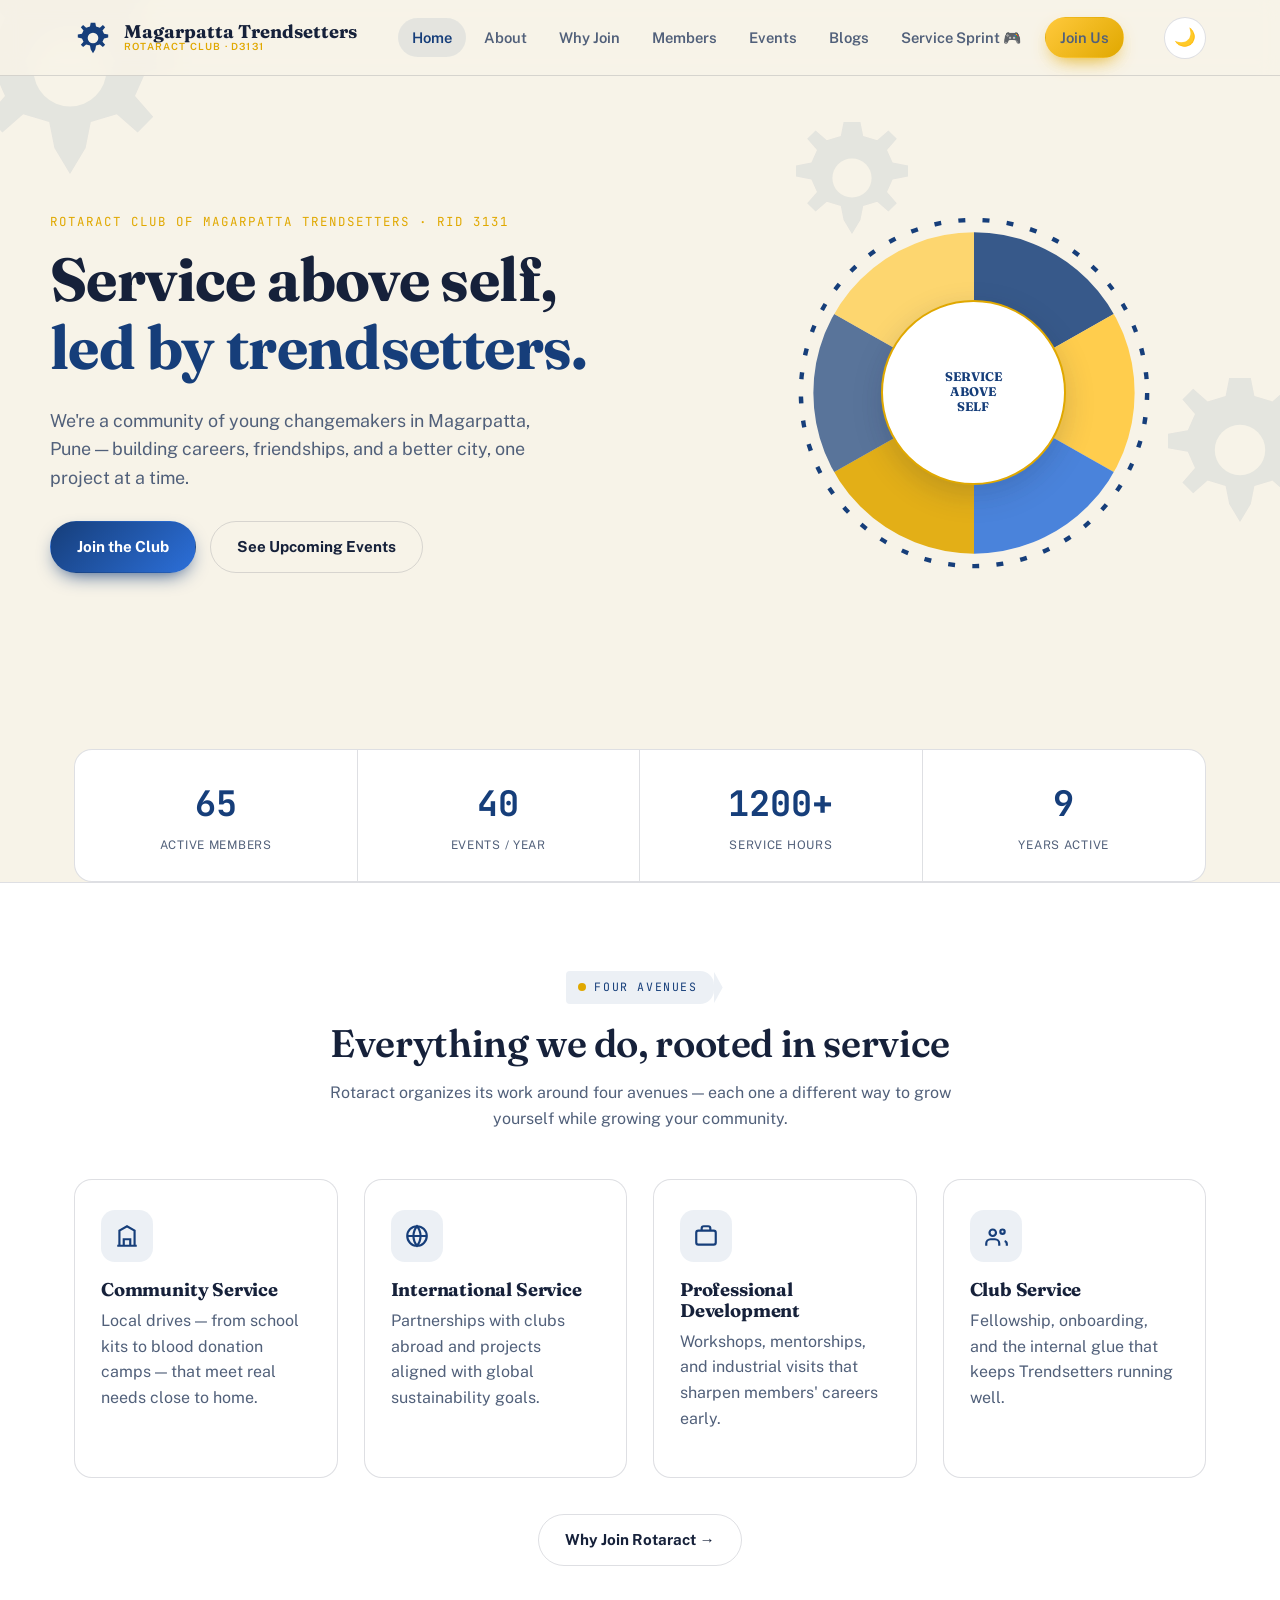
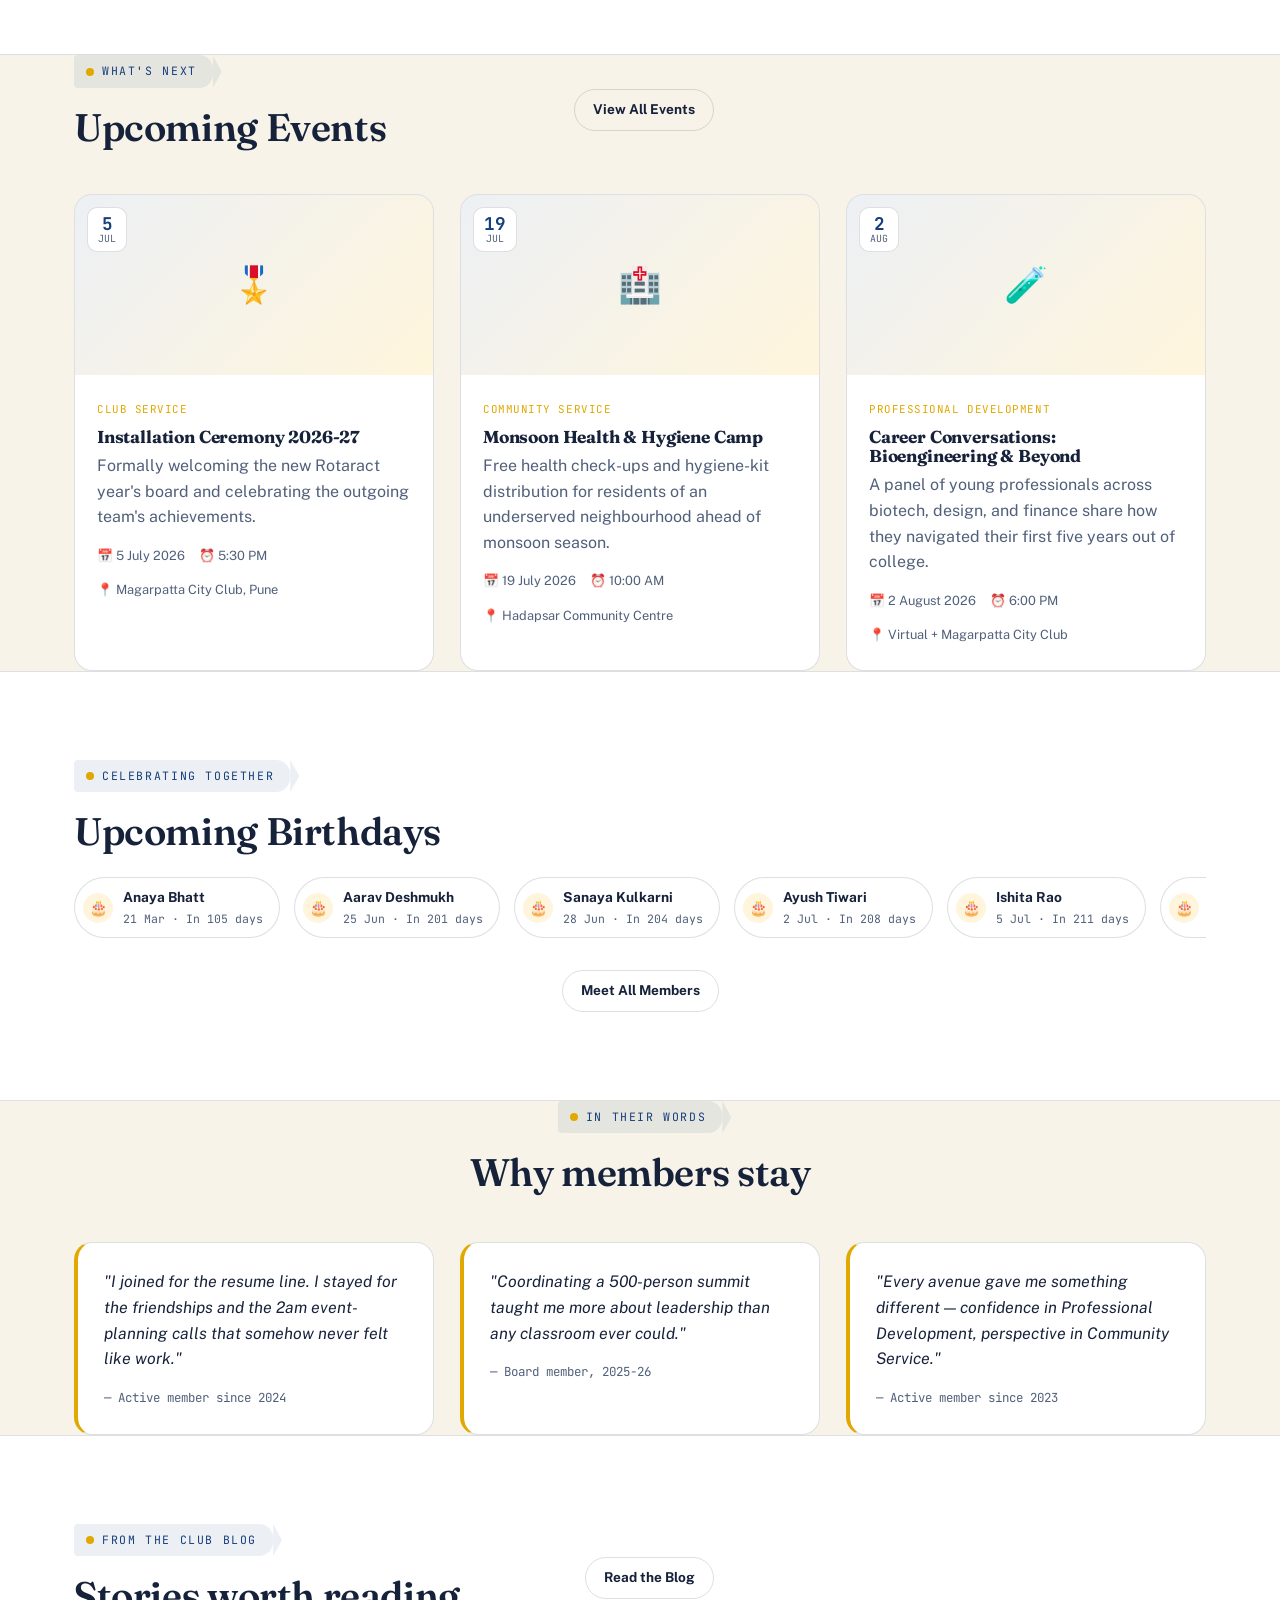
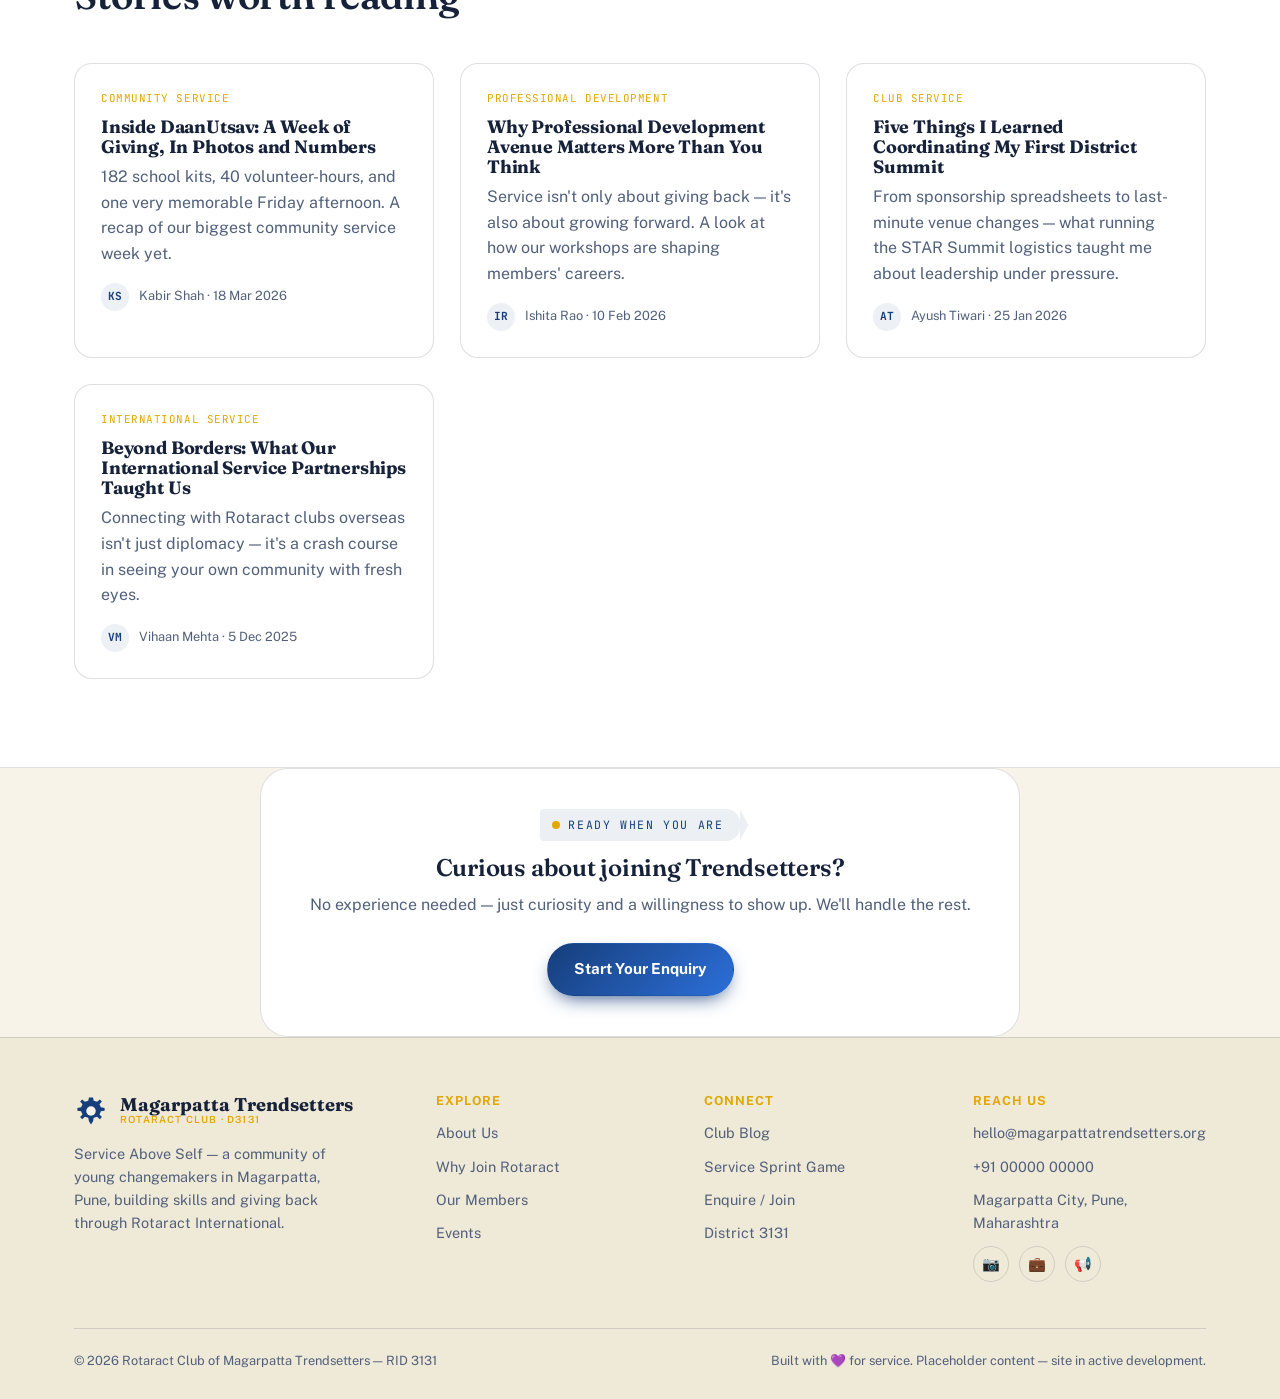
==== index.html @ 1d826d76 "Skeleton Upload" ====
<!DOCTYPE html>
<html lang="en">
<head>
<meta charset="UTF-8">
<meta name="viewport" content="width=device-width, initial-scale=1.0">
<title>Rotaract Club of Magarpatta Trendsetters</title>
<meta name="description" content="Rotaract Club of Magarpatta Trendsetters — RID 3131. Service above self for young changemakers in Pune.">
<link rel="preconnect" href="https://fonts.googleapis.com">
<link rel="preconnect" href="https://fonts.gstatic.com" crossorigin>
<link href="https://fonts.googleapis.com/css2?family=Fraunces:opsz,wght@9..144,500;9..144,600;9..144,700&family=Public+Sans:wght@400;500;600;700&family=JetBrains+Mono:wght@500;700&display=swap" rel="stylesheet">
<link rel="icon" type="image/svg+xml" href="assets/favicon.svg">
<link rel="stylesheet" href="css/style.css">
</head>
<body>

<div data-include="partials/header.html"></div>

<main>
  <section class="hero container">
    <div>
      <span class="hero-eyebrow">Rotaract Club of Magarpatta Trendsetters &middot; RID 3131</span>
      <h1>Service above self,<br><em>led by trendsetters.</em></h1>
      <p class="lead">We're a community of young changemakers in Magarpatta, Pune — building careers, friendships, and a better city, one project at a time.</p>
      <div class="hero-cta">
        <a href="contact.html" class="btn btn-primary">Join the Club</a>
        <a href="events.html" class="btn btn-ghost">See Upcoming Events</a>
      </div>
    </div>
    <div class="hero-wheel-wrap">
      <svg id="wheelOfService" viewBox="0 0 220 220" xmlns="http://www.w3.org/2000/svg">
        <circle cx="110" cy="110" r="100" fill="none" stroke="var(--azure)" stroke-width="3" stroke-dasharray="4 10"/>
        <g>
          <path d="M110 110 L110 14 A96 96 0 0 1 195 62 Z" fill="var(--azure)" opacity="0.85"/>
          <path d="M110 110 L195 62 A96 96 0 0 1 195 158 Z" fill="var(--gold-bright)" opacity="0.9"/>
          <path d="M110 110 L195 158 A96 96 0 0 1 110 206 Z" fill="var(--azure-bright)" opacity="0.85"/>
          <path d="M110 110 L110 206 A96 96 0 0 1 25 158 Z" fill="var(--gold)" opacity="0.9"/>
          <path d="M110 110 L25 158 A96 96 0 0 1 25 62 Z" fill="var(--azure)" opacity="0.7"/>
          <path d="M110 110 L25 62 A96 96 0 0 1 110 14 Z" fill="var(--gold-bright)" opacity="0.7"/>
        </g>
        <circle cx="110" cy="110" r="96" fill="none" stroke="var(--bg)" stroke-width="6"/>
      </svg>
      <div class="wheel-badge-center">SERVICE<br>ABOVE<br>SELF</div>
    </div>
  </section>

  <section class="container" style="padding-top:0;">
    <div class="ledger reveal">
      <div class="ledger-item"><div class="ledger-num" data-count="65">0</div><div class="ledger-label">Active Members</div></div>
      <div class="ledger-item"><div class="ledger-num" data-count="40">0</div><div class="ledger-label">Events / Year</div></div>
      <div class="ledger-item"><div class="ledger-num" data-count="1200" data-suffix="+">0</div><div class="ledger-label">Service Hours</div></div>
      <div class="ledger-item"><div class="ledger-num" data-count="9">0</div><div class="ledger-label">Years Active</div></div>
    </div>
  </section>

  <section class="alt">
    <div class="container">
      <div class="section-head center reveal">
        <span class="ribbon-eyebrow">Four Avenues</span>
        <h2>Everything we do, rooted in service</h2>
        <p>Rotaract organizes its work around four avenues — each one a different way to grow yourself while growing your community.</p>
      </div>
      <div class="card-grid grid-4">
        <div class="avenue-card reveal">
          <div class="avenue-icon"><svg viewBox="0 0 24 24" fill="none" stroke-width="2"><path d="M3 21h18M5 21V7l7-4 7 4v14M9 21v-6h6v6"/></svg></div>
          <h3>Community Service</h3>
          <p>Local drives — from school kits to blood donation camps — that meet real needs close to home.</p>
        </div>
        <div class="avenue-card reveal">
          <div class="avenue-icon"><svg viewBox="0 0 24 24" fill="none" stroke-width="2"><circle cx="12" cy="12" r="9"/><path d="M3 12h18M12 3a14 14 0 010 18 14 14 0 010-18z"/></svg></div>
          <h3>International Service</h3>
          <p>Partnerships with clubs abroad and projects aligned with global sustainability goals.</p>
        </div>
        <div class="avenue-card reveal">
          <div class="avenue-icon"><svg viewBox="0 0 24 24" fill="none" stroke-width="2"><rect x="3" y="7" width="18" height="13" rx="2"/><path d="M8 7V5a2 2 0 012-2h4a2 2 0 012 2v2"/></svg></div>
          <h3>Professional Development</h3>
          <p>Workshops, mentorships, and industrial visits that sharpen members' careers early.</p>
        </div>
        <div class="avenue-card reveal">
          <div class="avenue-icon"><svg viewBox="0 0 24 24" fill="none" stroke-width="2"><circle cx="9" cy="9" r="3"/><path d="M3 21v-2a4 4 0 014-4h4a4 4 0 014 4v2"/><circle cx="18" cy="8" r="2"/><path d="M22 21v-1.5a3 3 0 00-2-2.83"/></svg></div>
          <h3>Club Service</h3>
          <p>Fellowship, onboarding, and the internal glue that keeps Trendsetters running well.</p>
        </div>
      </div>
      <div class="text-center" style="margin-top:36px;">
        <a href="why-join.html" class="btn btn-ghost">Why Join Rotaract &rarr;</a>
      </div>
    </div>
  </section>

  <section class="container">
    <div class="flex-between section-head" style="margin-bottom:30px;">
      <div>
        <span class="ribbon-eyebrow">What's Next</span>
        <h2 class="mt-0">Upcoming Events</h2>
      </div>
      <a href="events.html" class="btn btn-ghost btn-sm">View All Events</a>
    </div>
    <div id="upcomingGrid" class="card-grid grid-3">
      <div class="empty-state">Loading upcoming events&hellip;</div>
    </div>
  </section>

  <section class="alt">
    <div class="container">
      <div class="section-head" style="margin-bottom:24px;">
        <span class="ribbon-eyebrow">Celebrating Together</span>
        <h2 class="mt-0">Upcoming Birthdays</h2>
      </div>
      <div id="birthdayStrip" class="birthday-strip">
        <div class="empty-state">Loading birthdays&hellip;</div>
      </div>
      <div class="text-center" style="margin-top:26px;">
        <a href="members.html" class="btn btn-ghost btn-sm">Meet All Members</a>
      </div>
    </div>
  </section>

  <section class="container">
    <div class="section-head center reveal">
      <span class="ribbon-eyebrow">In Their Words</span>
      <h2>Why members stay</h2>
    </div>
    <div class="card-grid grid-3">
      <div class="testimonial reveal">
        <p>"I joined for the resume line. I stayed for the friendships and the 2am event-planning calls that somehow never felt like work."</p>
        <div class="who">— Active member since 2024</div>
      </div>
      <div class="testimonial reveal">
        <p>"Coordinating a 500-person summit taught me more about leadership than any classroom ever could."</p>
        <div class="who">— Board member, 2025-26</div>
      </div>
      <div class="testimonial reveal">
        <p>"Every avenue gave me something different — confidence in Professional Development, perspective in Community Service."</p>
        <div class="who">— Active member since 2023</div>
      </div>
    </div>
  </section>

  <section class="alt">
    <div class="container">
      <div class="flex-between section-head" style="margin-bottom:30px;">
        <div>
          <span class="ribbon-eyebrow">From the Club Blog</span>
          <h2 class="mt-0">Stories worth reading</h2>
        </div>
        <a href="blogs.html" class="btn btn-ghost btn-sm">Read the Blog</a>
      </div>
      <div id="blogGrid" class="card-grid grid-3">
        <div class="empty-state">Loading posts&hellip;</div>
      </div>
    </div>
  </section>

  <section class="container">
    <div class="form-card text-center reveal" style="max-width:760px;margin:0 auto;">
      <span class="ribbon-eyebrow" style="margin-bottom:14px;">Ready When You Are</span>
      <h2>Curious about joining Trendsetters?</h2>
      <p>No experience needed — just curiosity and a willingness to show up. We'll handle the rest.</p>
      <a href="contact.html" class="btn btn-primary" style="margin-top:10px;">Start Your Enquiry</a>
    </div>
  </section>
</main>

<div data-include="partials/footer.html"></div>

<script src="js/include.js"></script>
<script src="js/main.js"></script>
<script src="js/events.js"></script>
<script src="js/members.js"></script>
<script src="js/blogs.js"></script>
</body>
</html>
---- css/style.css ----
/* ============================================
   ROTARACT CLUB OF MAGARPATTA TRENDSETTERS
   Design system: "Wheel of Service"
   ============================================ */

:root {
  /* --- Color tokens (light / "parchment") --- */
  --bg: #F7F3E8;
  --bg-elevated: #FFFFFF;
  --bg-sunken: #EFE9D8;
  --text: #16213A;
  --text-muted: #51607A;
  --azure: #163E7A;
  --azure-bright: #2C6FD9;
  --azure-soft: rgba(22, 62, 122, 0.08);
  --gold: #E0A800;
  --gold-bright: #FFC93C;
  --gold-soft: rgba(255, 201, 60, 0.18);
  --border: rgba(22, 33, 58, 0.14);
  --shadow: rgba(22, 33, 58, 0.18);
  --success: #1E7B4D;

  /* --- Type --- */
  --font-display: 'Fraunces', 'Georgia', serif;
  --font-body: 'Public Sans', 'Segoe UI', sans-serif;
  --font-mono: 'JetBrains Mono', 'Courier New', monospace;

  /* --- Layout --- */
  --max-width: 1180px;
  --radius-sm: 10px;
  --radius-md: 18px;
  --radius-lg: 28px;
  --nav-height: 76px;

  color-scheme: light;
}

[data-theme="dark"] {
  --bg: #0A1020;
  --bg-elevated: #121A2E;
  --bg-sunken: #060A14;
  --text: #EDEFF5;
  --text-muted: #9AA6C0;
  --azure: #5C8FE0;
  --azure-bright: #7FAAF0;
  --azure-soft: rgba(92, 143, 224, 0.14);
  --gold: #FFD25C;
  --gold-bright: #FFDD80;
  --gold-soft: rgba(255, 210, 92, 0.16);
  --border: rgba(255, 255, 255, 0.12);
  --shadow: rgba(0, 0, 0, 0.55);
  --success: #4ECB8A;
  color-scheme: dark;
}

* { box-sizing: border-box; }
html { scroll-behavior: smooth; }

body {
  margin: 0;
  font-family: var(--font-body);
  background: var(--bg);
  color: var(--text);
  line-height: 1.6;
  transition: background 0.4s ease, color 0.4s ease;
  overflow-x: hidden;
}

img { max-width: 100%; display: block; }
a { color: inherit; text-decoration: none; }

h1, h2, h3, h4 {
  font-family: var(--font-display);
  margin: 0 0 0.4em;
  line-height: 1.12;
  letter-spacing: -0.01em;
}

h1 { font-weight: 700; }
h2 { font-weight: 600; }

p { margin: 0 0 1em; color: var(--text-muted); }

.container {
  max-width: var(--max-width);
  margin: 0 auto;
  padding: 0 24px;
}

.mono { font-family: var(--font-mono); }

/* Reduced motion */
@media (prefers-reduced-motion: reduce) {
  *, *::before, *::after { animation-duration: 0.001ms !important; animation-iteration-count: 1 !important; transition-duration: 0.001ms !important; scroll-behavior: auto !important; }
}

/* ============ FOCUS STATES (accessibility) ============ */
a:focus-visible, button:focus-visible, input:focus-visible, textarea:focus-visible, select:focus-visible {
  outline: 3px solid var(--gold-bright);
  outline-offset: 2px;
  border-radius: 4px;
}

/* ============ FLOATING GEAR BACKDROP ============ */
.gear-field {
  position: fixed;
  inset: 0;
  z-index: -1;
  pointer-events: none;
  overflow: hidden;
}
.gear-field svg {
  position: absolute;
  opacity: 0.08;
  animation: spin-slow linear infinite;
}
[data-theme="dark"] .gear-field svg { opacity: 0.10; }
.gear-field svg.g1 { width: 260px; top: -60px; left: -60px; animation-duration: 90s; }
.gear-field svg.g2 { width: 180px; top: 40%; right: -50px; animation-duration: 70s; animation-direction: reverse; }
.gear-field svg.g3 { width: 220px; bottom: -70px; left: 18%; animation-duration: 110s; }
.gear-field svg.g4 { width: 140px; top: 12%; right: 28%; animation-duration: 60s; animation-direction: reverse; }

@keyframes spin-slow { from { transform: rotate(0deg); } to { transform: rotate(360deg); } }

/* ============ NAVBAR ============ */
header.site-header {
  position: sticky;
  top: 0;
  z-index: 100;
  height: var(--nav-height);
  display: flex;
  align-items: center;
  background: color-mix(in srgb, var(--bg) 88%, transparent);
  backdrop-filter: blur(10px);
  border-bottom: 1px solid var(--border);
}
.nav-inner {
  width: 100%;
  display: flex;
  align-items: center;
  justify-content: space-between;
  gap: 16px;
}
.brand {
  display: flex;
  align-items: center;
  gap: 12px;
  font-family: var(--font-display);
  font-weight: 700;
  font-size: 1.15rem;
  color: var(--text);
}
.brand .seal { width: 38px; height: 38px; flex-shrink: 0; }
.brand .brand-text { display: flex; flex-direction: column; line-height: 1.1; }
.brand .brand-text small { font-family: var(--font-body); font-weight: 600; font-size: 0.62rem; letter-spacing: 0.12em; color: var(--gold); text-transform: uppercase; }

nav.primary-nav { display: flex; align-items: center; gap: 4px; }
nav.primary-nav a {
  font-size: 0.92rem;
  font-weight: 600;
  padding: 8px 14px;
  border-radius: 999px;
  color: var(--text-muted);
  transition: background 0.2s, color 0.2s;
  white-space: nowrap;
}
nav.primary-nav a:hover, nav.primary-nav a.active {
  background: var(--azure-soft);
  color: var(--azure);
}
[data-theme="dark"] nav.primary-nav a:hover, [data-theme="dark"] nav.primary-nav a.active {
  color: var(--azure-bright);
}

.nav-actions { display: flex; align-items: center; gap: 10px; }

.theme-toggle {
  width: 42px; height: 42px;
  border-radius: 50%;
  border: 1px solid var(--border);
  background: var(--bg-elevated);
  display: flex; align-items: center; justify-content: center;
  cursor: pointer;
  transition: transform 0.25s, box-shadow 0.25s;
  font-size: 1.1rem;
}
.theme-toggle:hover { transform: rotate(20deg) scale(1.07); box-shadow: 0 4px 14px var(--shadow); }

.nav-toggle-btn {
  display: none;
  width: 42px; height: 42px;
  border-radius: 50%;
  border: 1px solid var(--border);
  background: var(--bg-elevated);
  align-items: center; justify-content: center;
  cursor: pointer;
  font-size: 1.2rem;
}

@media (max-width: 920px) {
  nav.primary-nav {
    position: fixed;
    top: var(--nav-height);
    left: 0; right: 0;
    flex-direction: column;
    align-items: stretch;
    background: var(--bg-elevated);
    border-bottom: 1px solid var(--border);
    padding: 10px 18px 18px;
    gap: 2px;
    transform: translateY(-110%);
    opacity: 0;
    transition: transform 0.3s ease, opacity 0.3s ease;
  }
  nav.primary-nav.open { transform: translateY(0); opacity: 1; }
  nav.primary-nav a { padding: 12px 14px; }
  .nav-toggle-btn { display: flex; }
}

/* ============ BUTTONS ("classy") ============ */
.btn {
  display: inline-flex;
  align-items: center;
  gap: 8px;
  font-family: var(--font-body);
  font-weight: 700;
  font-size: 0.95rem;
  padding: 13px 26px;
  border-radius: 999px;
  border: 1px solid transparent;
  cursor: pointer;
  transition: transform 0.2s ease, box-shadow 0.25s ease, background 0.25s ease, border-color 0.25s ease;
  position: relative;
}
.btn-primary {
  background: linear-gradient(135deg, var(--azure) 0%, var(--azure-bright) 100%);
  color: #fff;
  box-shadow: 0 8px 20px -8px var(--azure);
}
.btn-primary:hover { transform: translateY(-2px); box-shadow: 0 12px 26px -8px var(--azure); }

.btn-gold {
  background: linear-gradient(135deg, var(--gold-bright) 0%, var(--gold) 100%);
  color: #2A1D00;
  box-shadow: 0 8px 20px -8px var(--gold);
}
.btn-gold:hover { transform: translateY(-2px); box-shadow: 0 12px 26px -8px var(--gold); }

.btn-ghost {
  background: transparent;
  color: var(--text);
  border-color: var(--border);
}
.btn-ghost:hover { border-color: var(--gold); color: var(--azure); transform: translateY(-2px); }
[data-theme="dark"] .btn-ghost:hover { color: var(--azure-bright); }

.btn-sm { padding: 9px 18px; font-size: 0.85rem; }

/* ============ RIBBON SECTION HEADERS ============ */
.ribbon-eyebrow {
  display: inline-flex;
  align-items: center;
  gap: 8px;
  font-family: var(--font-mono);
  font-size: 0.72rem;
  letter-spacing: 0.14em;
  text-transform: uppercase;
  color: var(--azure);
  background: var(--azure-soft);
  padding: 7px 16px 7px 12px;
  border-radius: 4px 14px 14px 4px;
  margin-bottom: 18px;
  position: relative;
}
[data-theme="dark"] .ribbon-eyebrow { color: var(--azure-bright); }
.ribbon-eyebrow::before {
  content: "";
  width: 8px; height: 8px;
  border-radius: 50%;
  background: var(--gold);
}
.ribbon-eyebrow::after {
  content: "";
  position: absolute;
  right: -9px; top: 0; bottom: 0;
  width: 9px;
  background: inherit;
  clip-path: polygon(0 0, 100% 50%, 0 100%);
}

.section-head { max-width: 640px; margin-bottom: 48px; }
.section-head.center { margin-left: auto; margin-right: auto; text-align: center; }
.section-head h2 { font-size: clamp(1.7rem, 3vw, 2.4rem); }

section { padding: 88px 0; position: relative; }
section.alt { background: var(--bg-elevated); border-top: 1px solid var(--border); border-bottom: 1px solid var(--border); }

/* ============ HERO ============ */
.hero {
  padding: 60px 0 100px;
  display: grid;
  grid-template-columns: 1.1fr 0.9fr;
  gap: 40px;
  align-items: center;
}
.hero-eyebrow {
  font-family: var(--font-mono);
  font-size: 0.78rem;
  letter-spacing: 0.16em;
  text-transform: uppercase;
  color: var(--gold);
  margin-bottom: 14px;
  display: block;
}
.hero h1 { font-size: clamp(2.4rem, 5vw, 3.8rem); }
.hero h1 em { font-style: normal; color: var(--azure); }
[data-theme="dark"] .hero h1 em { color: var(--azure-bright); }
.hero p.lead { font-size: 1.12rem; max-width: 520px; }
.hero-cta { display: flex; gap: 14px; flex-wrap: wrap; margin-top: 28px; }

.hero-wheel-wrap {
  position: relative;
  display: flex;
  align-items: center;
  justify-content: center;
  aspect-ratio: 1;
}
#wheelOfService { width: 100%; max-width: 380px; }
.wheel-badge-center {
  position: absolute;
  width: 36%;
  aspect-ratio: 1;
  border-radius: 50%;
  background: var(--bg-elevated);
  border: 2px solid var(--gold);
  display: flex;
  align-items: center;
  justify-content: center;
  text-align: center;
  box-shadow: 0 10px 30px var(--shadow);
  font-family: var(--font-display);
  font-weight: 700;
  font-size: 0.78rem;
  line-height: 1.2;
  color: var(--azure);
  padding: 6px;
}
[data-theme="dark"] .wheel-badge-center { color: var(--azure-bright); }

@media (max-width: 920px) {
  .hero { grid-template-columns: 1fr; padding-top: 30px; }
  .hero-wheel-wrap { order: -1; max-width: 280px; margin: 0 auto; }
}

/* ============ LEDGER STAT STRIP ============ */
.ledger {
  display: grid;
  grid-template-columns: repeat(4, 1fr);
  border: 1px solid var(--border);
  border-radius: var(--radius-md);
  overflow: hidden;
  background: var(--bg-elevated);
}
.ledger-item {
  padding: 26px 18px;
  text-align: center;
  border-right: 1px solid var(--border);
}
.ledger-item:last-child { border-right: none; }
.ledger-num {
  font-family: var(--font-mono);
  font-size: clamp(1.6rem, 3vw, 2.2rem);
  font-weight: 700;
  color: var(--azure);
}
[data-theme="dark"] .ledger-num { color: var(--azure-bright); }
.ledger-label {
  font-size: 0.74rem;
  letter-spacing: 0.06em;
  text-transform: uppercase;
  color: var(--text-muted);
  margin-top: 4px;
}
@media (max-width: 720px) {
  .ledger { grid-template-columns: repeat(2, 1fr); }
  .ledger-item:nth-child(2) { border-right: none; }
}

/* ============ CARDS (general) ============ */
.card-grid { display: grid; gap: 26px; }
.grid-3 { grid-template-columns: repeat(3, 1fr); }
.grid-2 { grid-template-columns: repeat(2, 1fr); }
.grid-4 { grid-template-columns: repeat(4, 1fr); }
@media (max-width: 980px) { .grid-3, .grid-4 { grid-template-columns: repeat(2, 1fr); } }
@media (max-width: 620px) { .grid-3, .grid-4, .grid-2 { grid-template-columns: 1fr; } }

.avenue-card {
  background: var(--bg-elevated);
  border: 1px solid var(--border);
  border-radius: var(--radius-md);
  padding: 30px 26px;
  transition: transform 0.25s ease, box-shadow 0.25s ease, border-color 0.25s ease;
}
.avenue-card:hover { transform: translateY(-6px); box-shadow: 0 18px 36px -16px var(--shadow); border-color: var(--gold); }
.avenue-icon {
  width: 52px; height: 52px;
  border-radius: 14px;
  background: var(--azure-soft);
  display: flex; align-items: center; justify-content: center;
  margin-bottom: 18px;
}
.avenue-icon svg { width: 26px; height: 26px; stroke: var(--azure); }
[data-theme="dark"] .avenue-icon svg { stroke: var(--azure-bright); }
.avenue-card h3 { font-size: 1.15rem; }

/* ============ MEMBER BADGE CARDS ============ */
.badge-card {
  background: var(--bg-elevated);
  border: 1px solid var(--border);
  border-radius: var(--radius-md);
  padding: 28px 22px 24px;
  text-align: center;
  position: relative;
  transition: transform 0.25s, box-shadow 0.25s;
}
.badge-card:hover { transform: translateY(-6px) rotate(-0.4deg); box-shadow: 0 20px 40px -18px var(--shadow); }
.badge-card::before {
  content: "";
  position: absolute;
  top: -10px; left: 50%;
  transform: translateX(-50%);
  width: 20px; height: 20px;
  border-radius: 50%;
  background: var(--bg);
  border: 1px solid var(--border);
}
.badge-photo {
  width: 96px; height: 96px;
  border-radius: 50%;
  margin: 8px auto 16px;
  background: linear-gradient(135deg, var(--azure-soft), var(--gold-soft));
  display: flex; align-items: center; justify-content: center;
  font-family: var(--font-display);
  font-weight: 700;
  font-size: 1.6rem;
  color: var(--azure);
  border: 3px solid var(--bg);
  outline: 2px solid var(--gold);
}
[data-theme="dark"] .badge-photo { color: var(--azure-bright); }
.badge-card h3 { font-size: 1.05rem; margin-bottom: 2px; }
.badge-role {
  font-family: var(--font-mono);
  font-size: 0.7rem;
  letter-spacing: 0.05em;
  text-transform: uppercase;
  color: var(--gold);
  margin-bottom: 10px;
  display: block;
}
.badge-bio { font-size: 0.88rem; margin-bottom: 0; }
.badge-since {
  font-family: var(--font-mono);
  font-size: 0.7rem;
  color: var(--text-muted);
  margin-top: 10px;
  border-top: 1px dashed var(--border);
  padding-top: 10px;
}
.birthday-flag {
  position: absolute; top: -8px; right: 14px;
  background: var(--gold-bright);
  color: #2A1D00;
  font-size: 0.65rem;
  font-weight: 700;
  padding: 4px 9px;
  border-radius: 999px;
  box-shadow: 0 4px 10px var(--shadow);
}

/* ============ BIRTHDAY WIDGET ============ */
.birthday-strip {
  display: flex;
  gap: 14px;
  overflow-x: auto;
  padding-bottom: 6px;
}
.birthday-pill {
  flex: 0 0 auto;
  display: flex;
  align-items: center;
  gap: 10px;
  background: var(--bg-elevated);
  border: 1px solid var(--border);
  border-radius: 999px;
  padding: 8px 16px 8px 8px;
  white-space: nowrap;
}
.birthday-pill .dot {
  width: 30px; height: 30px;
  border-radius: 50%;
  background: var(--gold-soft);
  color: var(--gold);
  display: flex; align-items: center; justify-content: center;
  font-size: 0.95rem;
}
.birthday-pill .meta { font-size: 0.82rem; }
.birthday-pill .meta strong { display: block; font-size: 0.86rem; }
.birthday-pill .meta span { color: var(--text-muted); font-family: var(--font-mono); font-size: 0.72rem; }

/* ============ FILTER / SEARCH BAR ============ */
.filter-bar {
  display: flex;
  gap: 12px;
  flex-wrap: wrap;
  align-items: center;
  margin-bottom: 36px;
}
.filter-bar input[type="search"], .filter-bar select {
  font-family: var(--font-body);
  font-size: 0.9rem;
  padding: 11px 16px;
  border-radius: 999px;
  border: 1px solid var(--border);
  background: var(--bg-elevated);
  color: var(--text);
}
.filter-chip {
  font-size: 0.82rem;
  font-weight: 600;
  padding: 8px 16px;
  border-radius: 999px;
  border: 1px solid var(--border);
  background: var(--bg-elevated);
  color: var(--text-muted);
  cursor: pointer;
  transition: all 0.2s;
}
.filter-chip.active { background: var(--azure); color: #fff; border-color: var(--azure); }

/* ============ EVENT CARDS ============ */
.event-card {
  background: var(--bg-elevated);
  border: 1px solid var(--border);
  border-radius: var(--radius-md);
  overflow: hidden;
  transition: transform 0.25s, box-shadow 0.25s;
}
.event-card:hover { transform: translateY(-5px); box-shadow: 0 18px 36px -16px var(--shadow); }
.event-photo {
  height: 180px;
  background: linear-gradient(135deg, var(--azure-soft), var(--gold-soft));
  display: flex; align-items: center; justify-content: center;
  font-size: 2.2rem;
  position: relative;
}
.event-photo .date-stamp {
  position: absolute; top: 12px; left: 12px;
  background: var(--bg-elevated);
  border: 1px solid var(--border);
  border-radius: 10px;
  padding: 6px 10px;
  text-align: center;
  font-family: var(--font-mono);
  line-height: 1.1;
}
.event-photo .date-stamp .d { font-size: 1.1rem; font-weight: 700; color: var(--azure); }
[data-theme="dark"] .event-photo .date-stamp .d { color: var(--azure-bright); }
.event-photo .date-stamp .m { font-size: 0.62rem; text-transform: uppercase; color: var(--text-muted); }
.event-body { padding: 20px 22px 24px; }
.event-tag {
  font-family: var(--font-mono);
  font-size: 0.68rem;
  letter-spacing: 0.05em;
  text-transform: uppercase;
  color: var(--gold);
}
.event-card h3 { font-size: 1.08rem; margin-top: 6px; }
.event-meta { font-size: 0.8rem; color: var(--text-muted); display: flex; gap: 14px; margin-top: 10px; flex-wrap: wrap; }

.gallery-strip { display: flex; gap: 8px; padding: 0 16px 16px; }
.gallery-strip .thumb {
  flex: 1; height: 54px; border-radius: 8px;
  background: linear-gradient(135deg, var(--azure-soft), var(--gold-soft));
  display: flex; align-items: center; justify-content: center; font-size: 1.1rem;
}

/* ============ BLOG CARDS ============ */
.blog-card {
  background: var(--bg-elevated);
  border: 1px solid var(--border);
  border-radius: var(--radius-md);
  padding: 26px;
  transition: transform 0.25s, box-shadow 0.25s;
}
.blog-card:hover { transform: translateY(-5px); box-shadow: 0 18px 36px -16px var(--shadow); }
.blog-card .event-tag { margin-bottom: 10px; display: block; }
.blog-card h3 { font-size: 1.12rem; }
.blog-meta { display: flex; align-items: center; gap: 10px; margin-top: 16px; font-size: 0.8rem; color: var(--text-muted); }
.blog-meta .avatar {
  width: 28px; height: 28px; border-radius: 50%;
  background: var(--azure-soft); color: var(--azure);
  display: flex; align-items: center; justify-content: center;
  font-size: 0.7rem; font-weight: 700; font-family: var(--font-mono);
}

/* ============ TESTIMONIAL ============ */
.testimonial {
  background: var(--bg-elevated);
  border: 1px solid var(--border);
  border-left: 4px solid var(--gold);
  border-radius: var(--radius-md);
  padding: 26px;
}
.testimonial p { color: var(--text); font-style: italic; }
.testimonial .who { font-family: var(--font-mono); font-size: 0.78rem; color: var(--text-muted); }

/* ============ FORM ============ */
.form-card {
  background: var(--bg-elevated);
  border: 1px solid var(--border);
  border-radius: var(--radius-lg);
  padding: 40px;
}
.field { margin-bottom: 20px; }
.field label { display: block; font-size: 0.85rem; font-weight: 700; margin-bottom: 7px; }
.field input, .field select, .field textarea {
  width: 100%;
  font-family: var(--font-body);
  font-size: 0.95rem;
  padding: 13px 16px;
  border-radius: var(--radius-sm);
  border: 1px solid var(--border);
  background: var(--bg);
  color: var(--text);
  transition: border-color 0.2s, box-shadow 0.2s;
}
.field input:focus, .field select:focus, .field textarea:focus {
  border-color: var(--azure);
  box-shadow: 0 0 0 3px var(--azure-soft);
  outline: none;
}
.field textarea { resize: vertical; min-height: 110px; }
.form-row { display: grid; grid-template-columns: 1fr 1fr; gap: 18px; }
@media (max-width: 640px) { .form-row { grid-template-columns: 1fr; } }
.form-note { font-size: 0.78rem; color: var(--text-muted); margin-top: 6px; }
#formStatus { margin-top: 16px; font-weight: 600; font-size: 0.9rem; }
#formStatus.ok { color: var(--success); }
#formStatus.err { color: #C0392B; }

/* ============ FOOTER ============ */
footer.site-footer {
  background: var(--bg-sunken);
  border-top: 1px solid var(--border);
  padding: 56px 0 28px;
}
.footer-grid {
  display: grid;
  grid-template-columns: 1.4fr 1fr 1fr 1fr;
  gap: 36px;
  margin-bottom: 36px;
}
@media (max-width: 820px) { .footer-grid { grid-template-columns: 1fr 1fr; } }
@media (max-width: 520px) { .footer-grid { grid-template-columns: 1fr; } }
.footer-grid h4 { font-size: 0.78rem; letter-spacing: 0.08em; text-transform: uppercase; color: var(--gold); margin-bottom: 14px; font-family: var(--font-body); font-weight: 700; }
.footer-grid a { display: block; font-size: 0.9rem; color: var(--text-muted); margin-bottom: 10px; transition: color 0.2s; }
.footer-grid a:hover { color: var(--azure); }
[data-theme="dark"] .footer-grid a:hover { color: var(--azure-bright); }
.footer-bottom {
  border-top: 1px solid var(--border);
  padding-top: 22px;
  display: flex;
  justify-content: space-between;
  align-items: center;
  flex-wrap: wrap;
  gap: 10px;
  font-size: 0.8rem;
  color: var(--text-muted);
}
.social-row { display: flex; gap: 10px; }
.social-row a {
  width: 36px; height: 36px;
  border-radius: 50%;
  border: 1px solid var(--border);
  display: flex; align-items: center; justify-content: center;
  transition: all 0.2s;
}
.social-row a:hover { background: var(--azure); color: #fff; border-color: var(--azure); transform: translateY(-2px); }

/* ============ PAGE HERO (sub pages) ============ */
.page-hero { padding: 56px 0 40px; text-align: center; }
.page-hero .ribbon-eyebrow { margin-left: auto; margin-right: auto; }
.page-hero h1 { font-size: clamp(2rem, 4vw, 2.9rem); }
.page-hero p { max-width: 600px; margin: 0 auto; }

/* ============ TIMELINE (About) ============ */
.timeline { border-left: 2px dashed var(--border); padding-left: 28px; margin-left: 10px; }
.timeline-item { position: relative; padding-bottom: 32px; }
.timeline-item::before {
  content: "";
  position: absolute; left: -34px; top: 4px;
  width: 12px; height: 12px; border-radius: 50%;
  background: var(--gold); border: 3px solid var(--bg);
}
.timeline-item .yr { font-family: var(--font-mono); color: var(--azure); font-weight: 700; font-size: 0.85rem; }
[data-theme="dark"] .timeline-item .yr { color: var(--azure-bright); }

/* ============ REVEAL ON SCROLL ============ */
.reveal { opacity: 0; transform: translateY(18px); transition: opacity 0.6s ease, transform 0.6s ease; }
.reveal.in { opacity: 1; transform: translateY(0); }

/* ============ UTILITY ============ */
.text-center { text-align: center; }
.mt-0 { margin-top: 0; }
.flex-between { display: flex; align-items: center; justify-content: space-between; }
.tag-pill {
  display: inline-block;
  font-size: 0.72rem;
  font-weight: 700;
  text-transform: uppercase;
  letter-spacing: 0.04em;
  padding: 5px 12px;
  border-radius: 999px;
  background: var(--azure-soft);
  color: var(--azure);
}
[data-theme="dark"] .tag-pill { color: var(--azure-bright); }
.empty-state { text-align: center; padding: 60px 20px; color: var(--text-muted); }
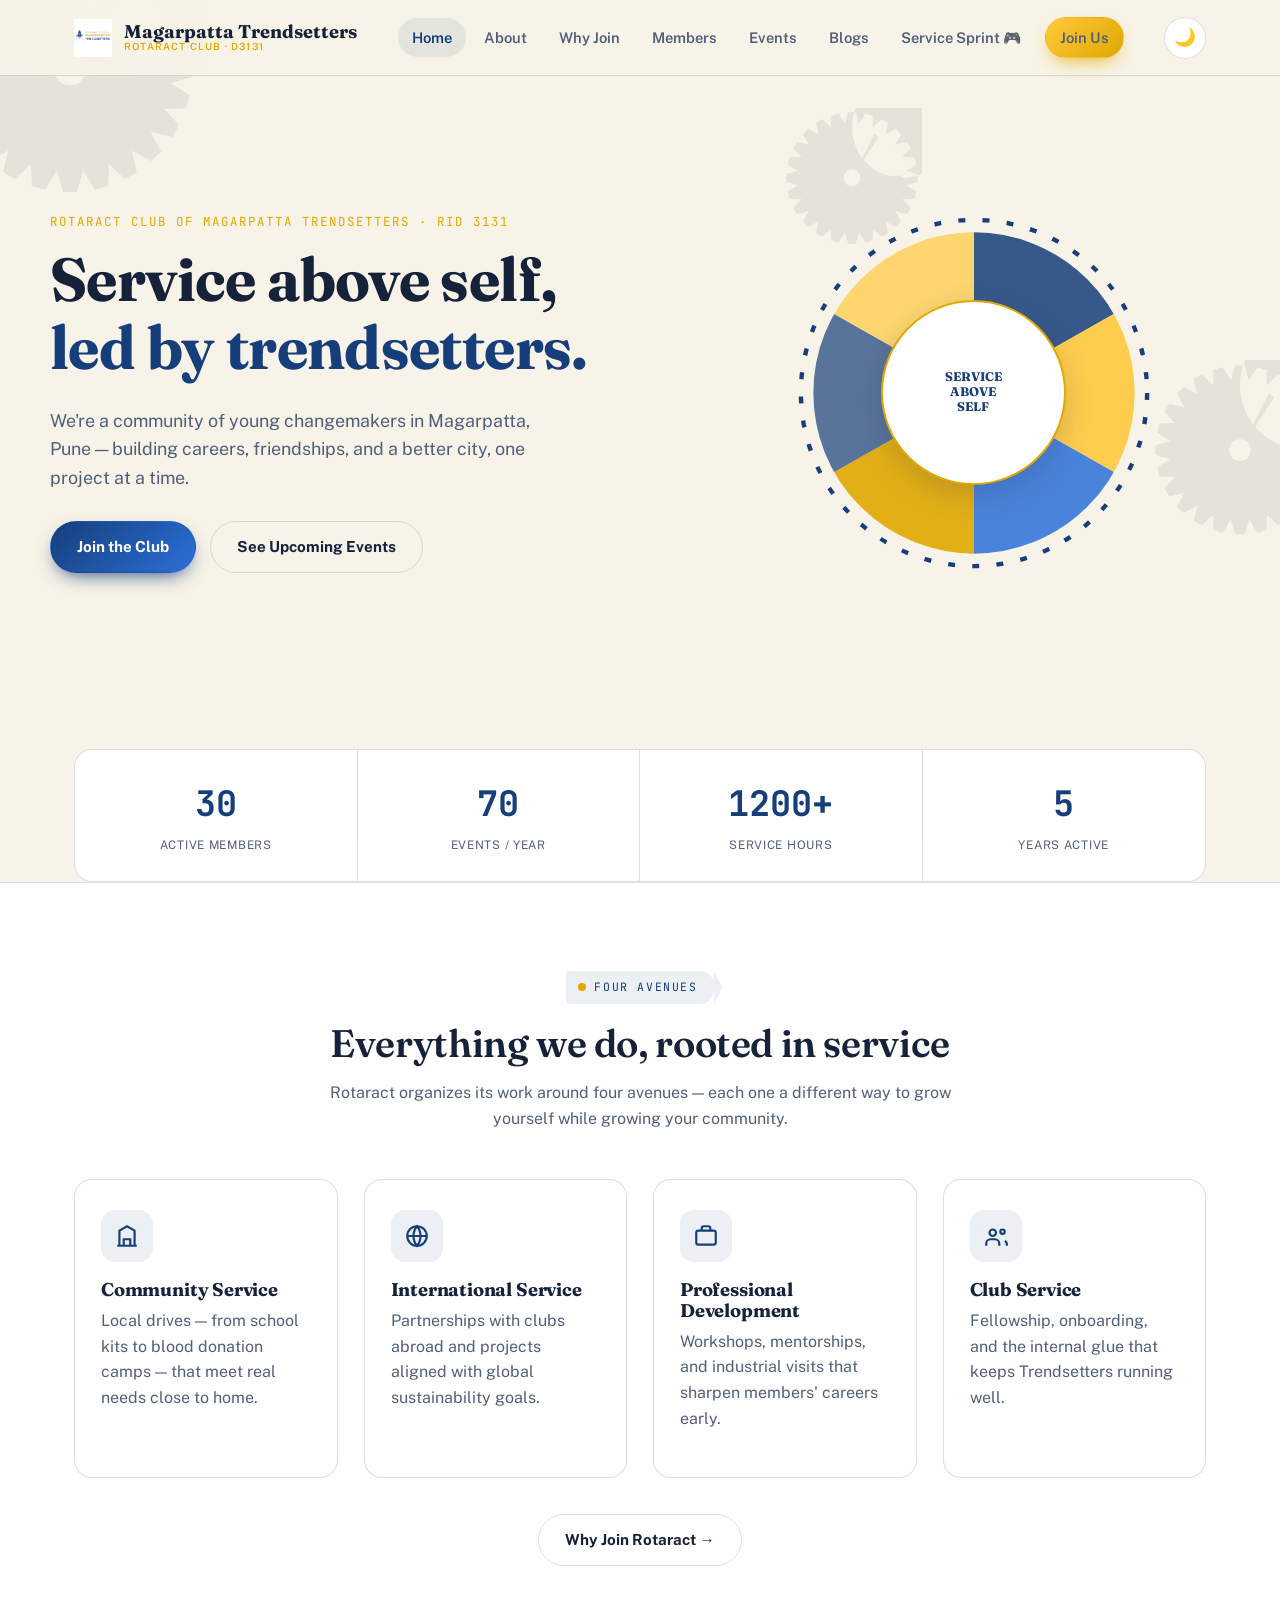
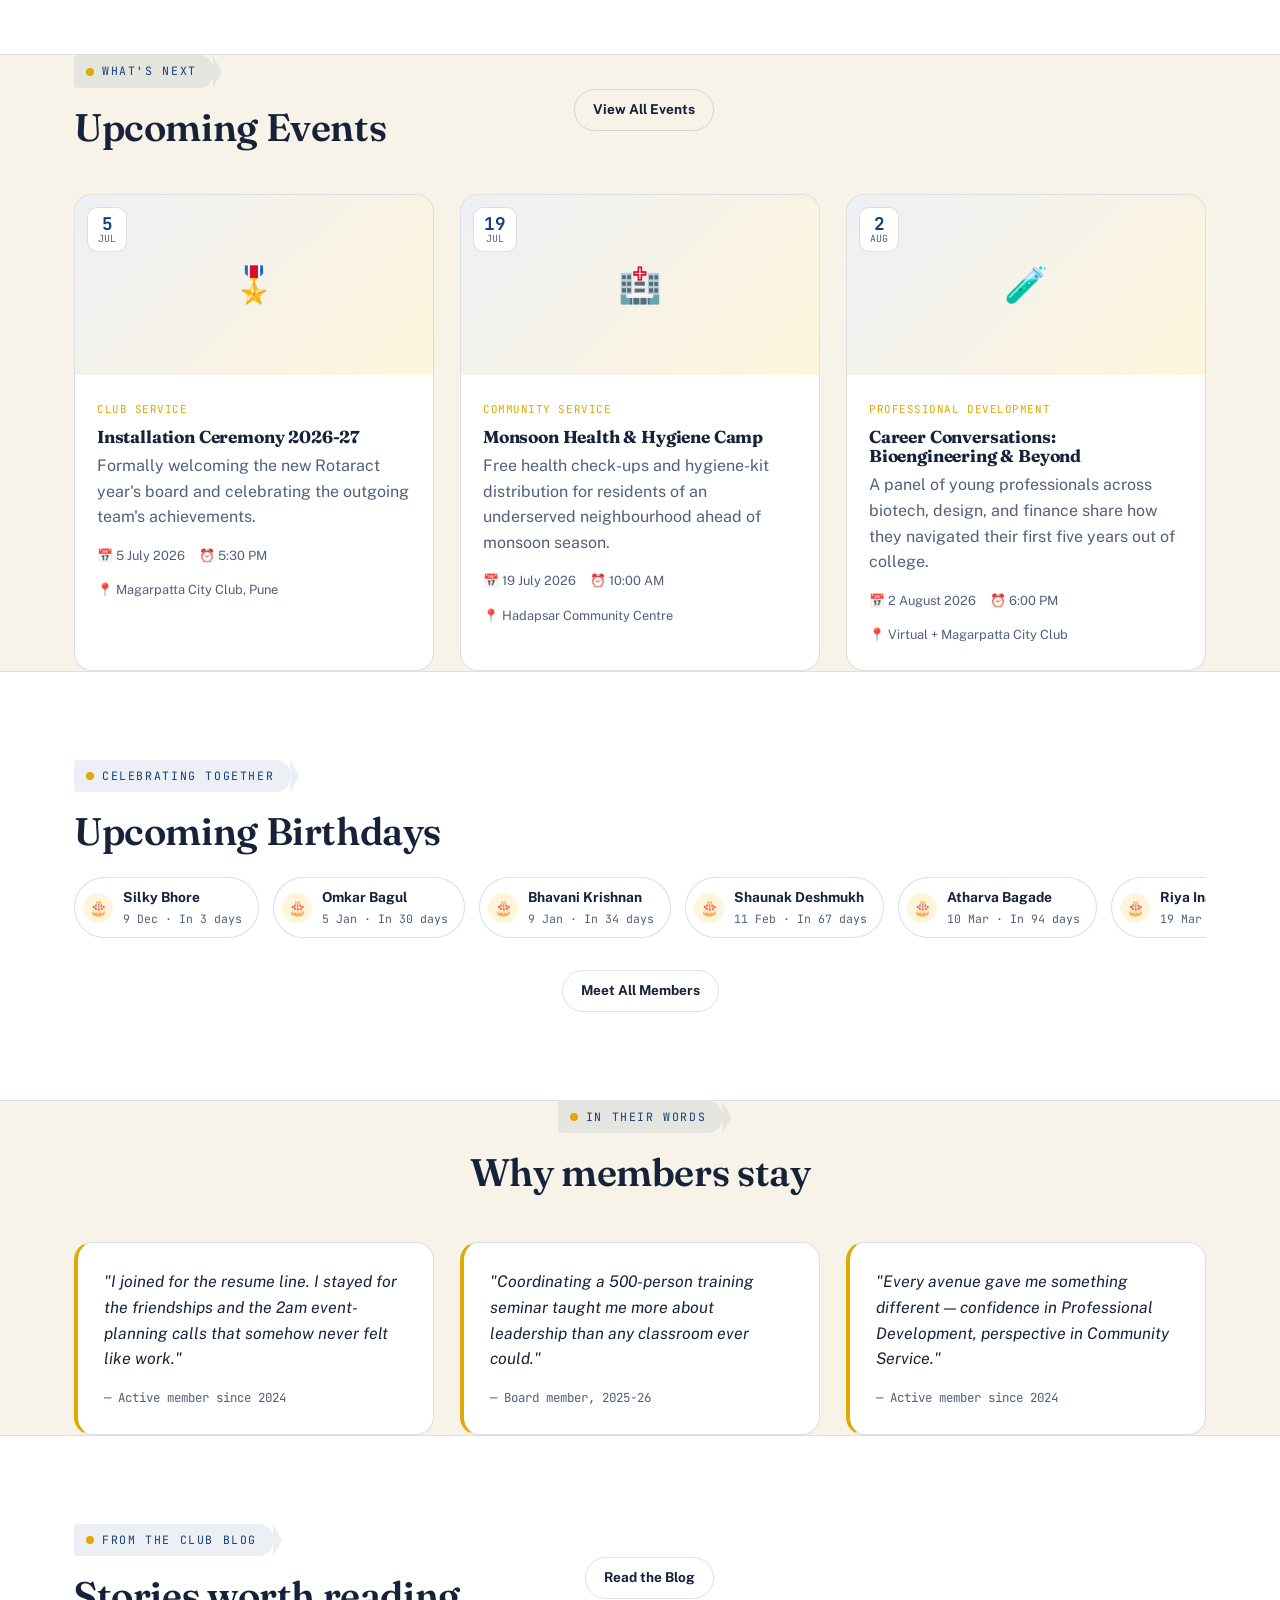
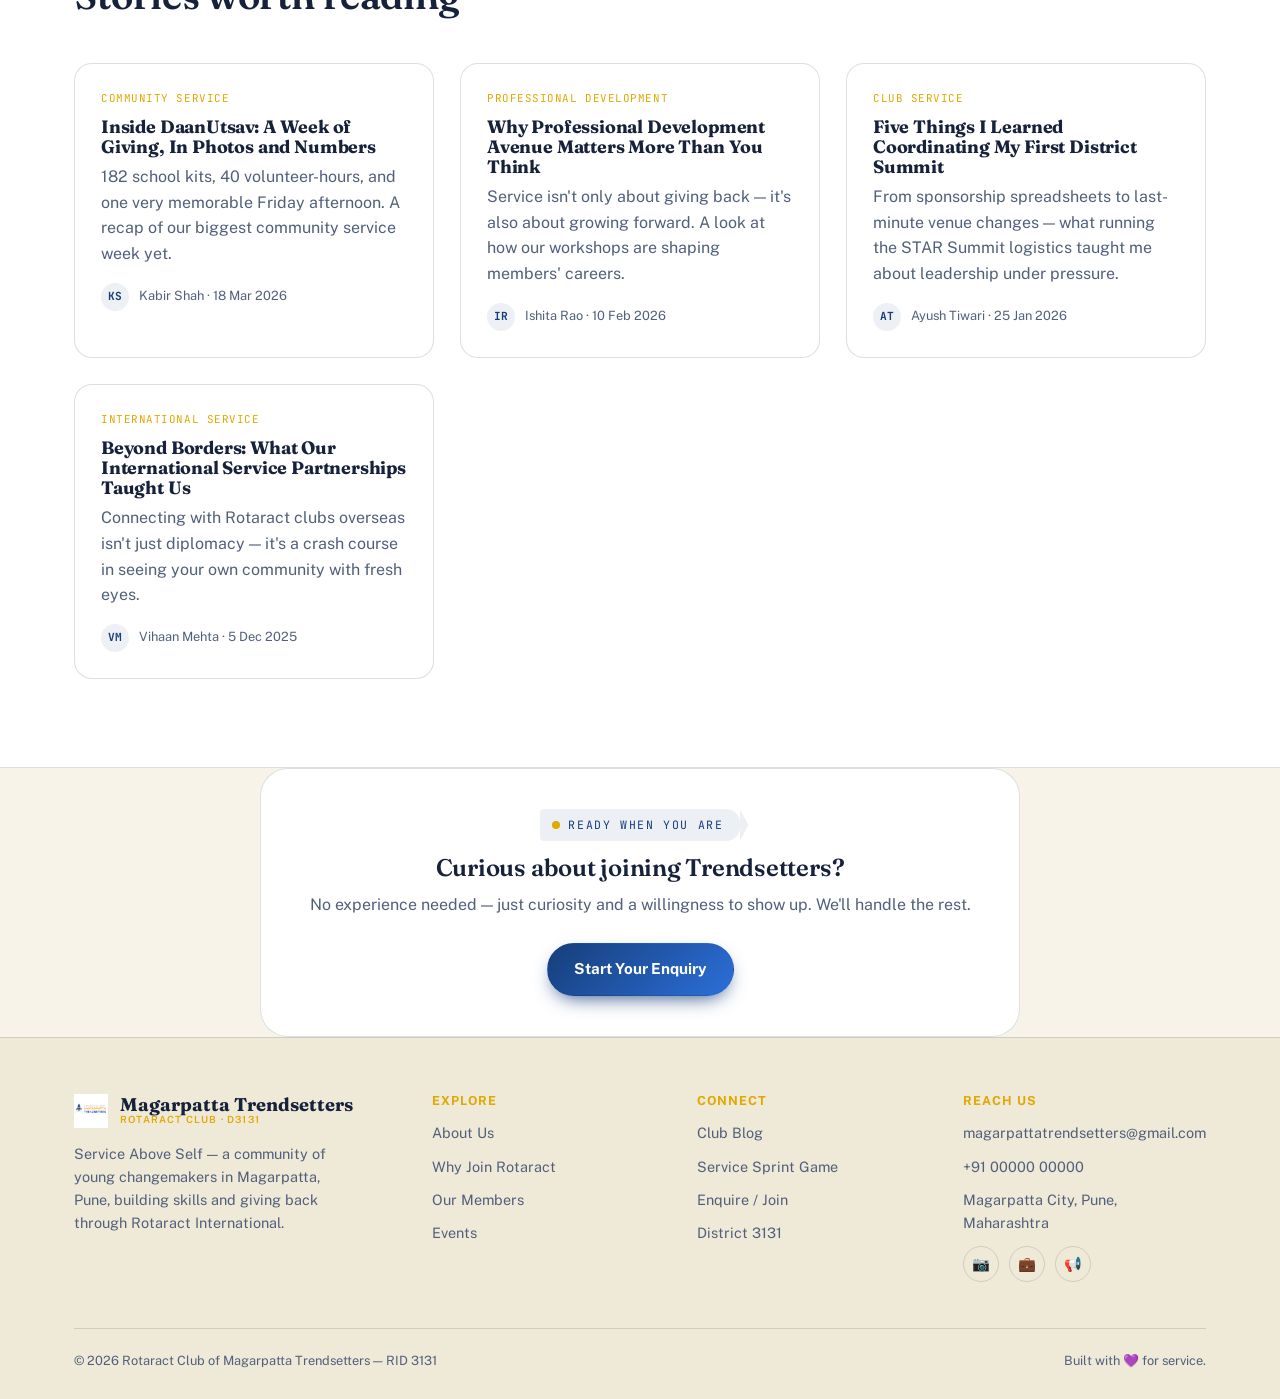
==== commit 2ec1da92: "Update index.html" ====
--- a/index.html
+++ b/index.html
@@ -8,7 +8,7 @@
 <link rel="preconnect" href="https://fonts.googleapis.com">
 <link rel="preconnect" href="https://fonts.gstatic.com" crossorigin>
 <link href="https://fonts.googleapis.com/css2?family=Fraunces:opsz,wght@9..144,500;9..144,600;9..144,700&family=Public+Sans:wght@400;500;600;700&family=JetBrains+Mono:wght@500;700&display=swap" rel="stylesheet">
-<link rel="icon" type="image/svg+xml" href="assets/favicon.svg">
+<link rel="icon" type="image/svg+xml" href="assets/Rotaract Logo_EN21_DynamicSize_FontUpdate.png">
 <link rel="stylesheet" href="css/style.css">
 </head>
 <body>
@@ -45,10 +45,10 @@
 
   <section class="container" style="padding-top:0;">
     <div class="ledger reveal">
-      <div class="ledger-item"><div class="ledger-num" data-count="65">0</div><div class="ledger-label">Active Members</div></div>
-      <div class="ledger-item"><div class="ledger-num" data-count="40">0</div><div class="ledger-label">Events / Year</div></div>
+      <div class="ledger-item"><div class="ledger-num" data-count="30">0</div><div class="ledger-label">Active Members</div></div>
+      <div class="ledger-item"><div class="ledger-num" data-count="70">0</div><div class="ledger-label">Events / Year</div></div>
       <div class="ledger-item"><div class="ledger-num" data-count="1200" data-suffix="+">0</div><div class="ledger-label">Service Hours</div></div>
-      <div class="ledger-item"><div class="ledger-num" data-count="9">0</div><div class="ledger-label">Years Active</div></div>
+      <div class="ledger-item"><div class="ledger-num" data-count="5">0</div><div class="ledger-label">Years Active</div></div>
     </div>
   </section>
 
@@ -126,12 +126,12 @@
         <div class="who">— Active member since 2024</div>
       </div>
       <div class="testimonial reveal">
-        <p>"Coordinating a 500-person summit taught me more about leadership than any classroom ever could."</p>
+        <p>"Coordinating a 500-person training seminar taught me more about leadership than any classroom ever could."</p>
         <div class="who">— Board member, 2025-26</div>
       </div>
       <div class="testimonial reveal">
         <p>"Every avenue gave me something different — confidence in Professional Development, perspective in Community Service."</p>
-        <div class="who">— Active member since 2023</div>
+        <div class="who">— Active member since 2024</div>
       </div>
     </div>
   </section>
--- a/css/style.css
+++ b/css/style.css
@@ -446,6 +446,12 @@
   color: var(--azure);
   border: 3px solid var(--bg);
   outline: 2px solid var(--gold);
+  overflow: hidden;        /* ← ADD THIS LINE */
+}
+.badge-photo img {         /* ← ADD THIS ENTIRE BLOCK */
+  width: 100%;
+  height: 100%;
+  object-fit: cover;
 }
 [data-theme="dark"] .badge-photo { color: var(--azure-bright); }
 .badge-card h3 { font-size: 1.05rem; margin-bottom: 2px; }
